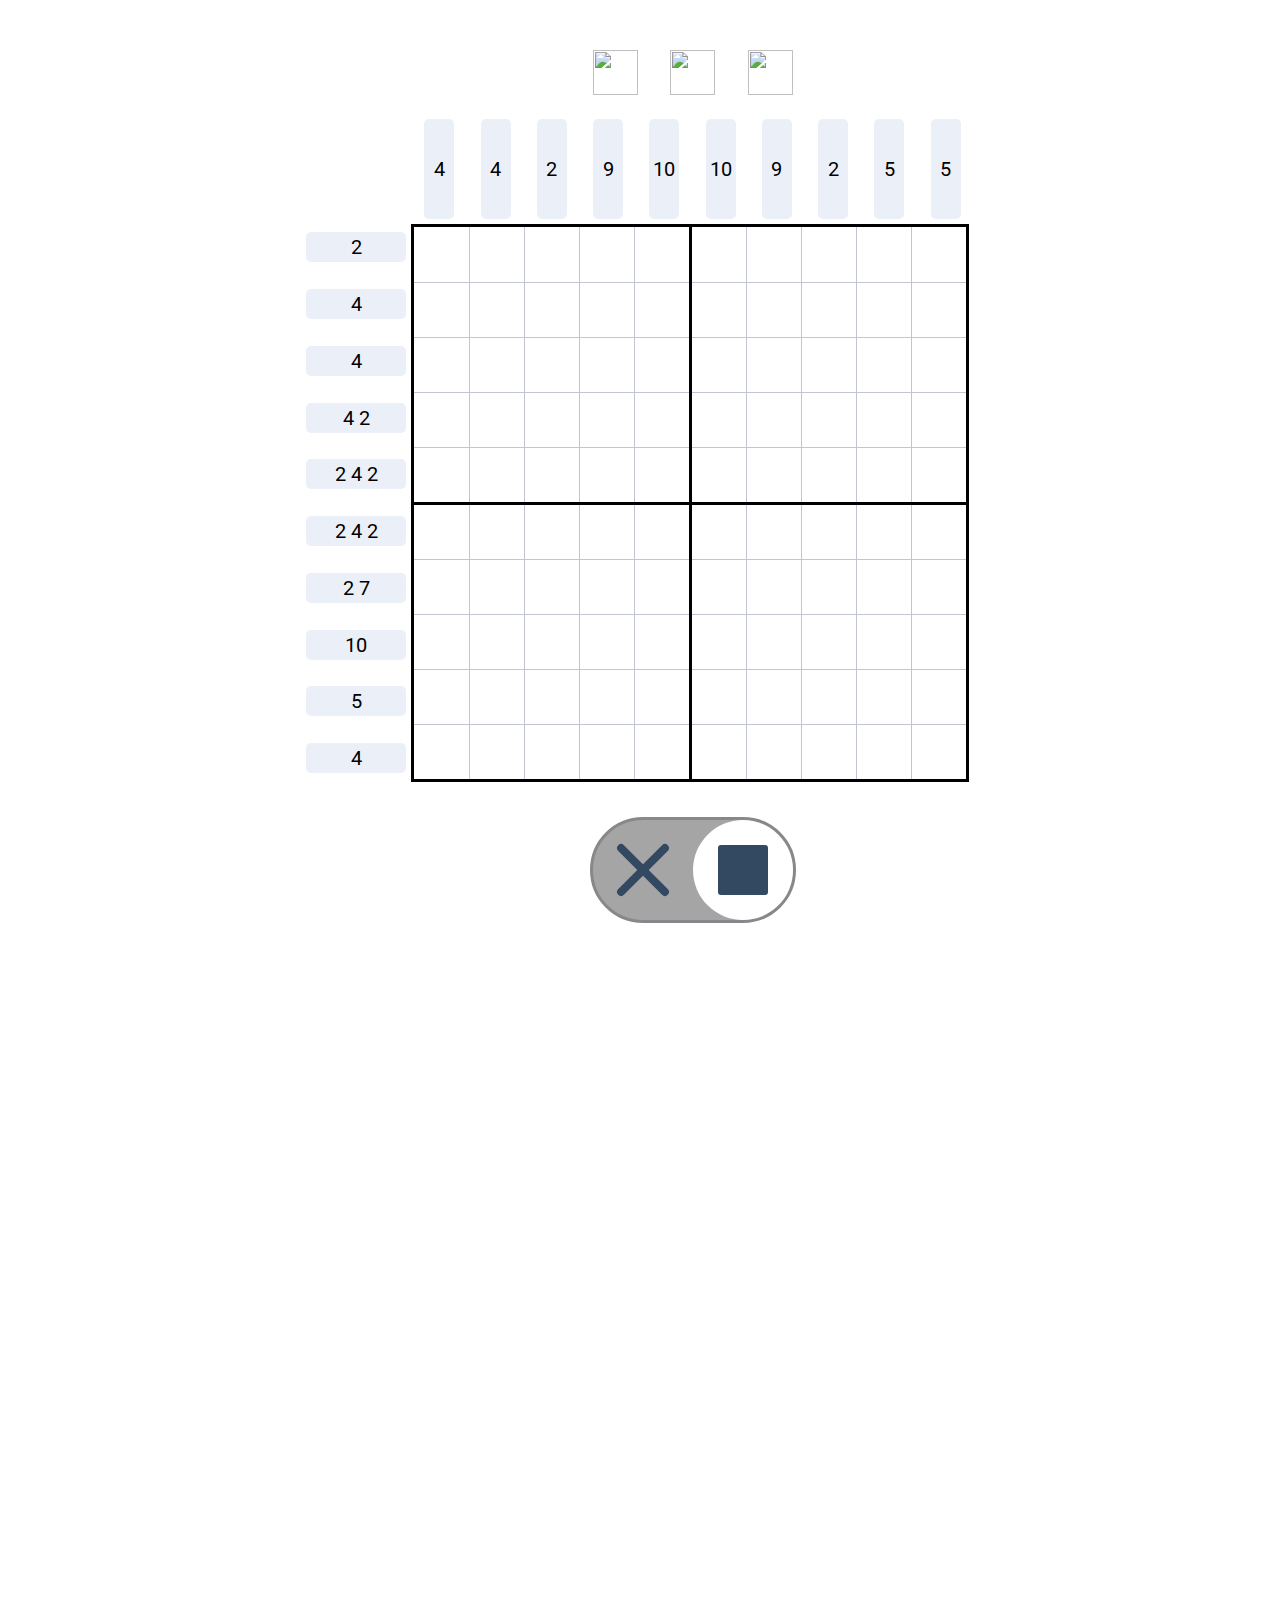
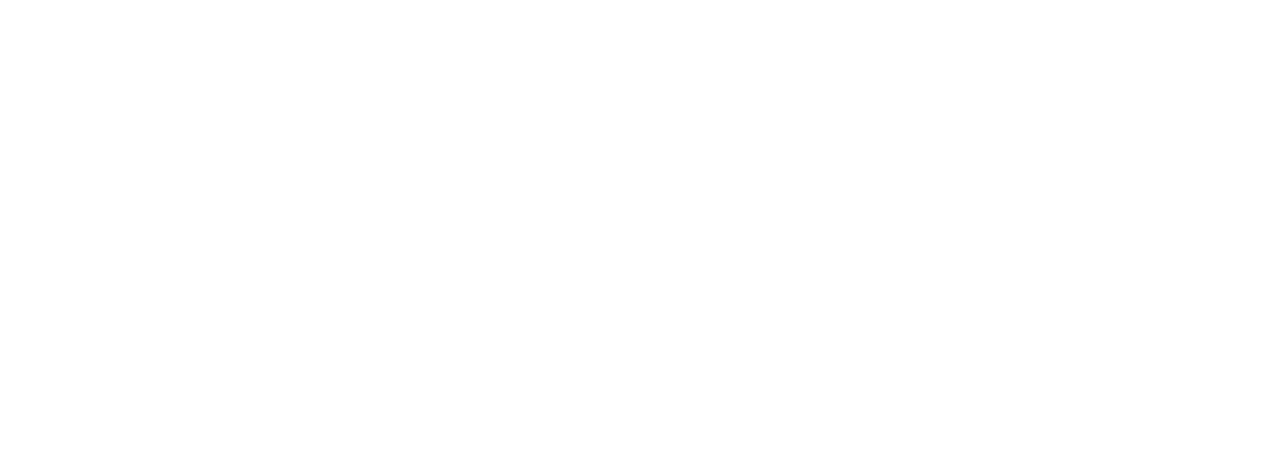
==== easy.html @ b5fe24e9 "improved lib one variable" ====
<!DOCTYPE html>
<html lang="en">

<head>
    <meta charset="UTF-8">
    <meta name="viewport" content="width=device-width, initial-scale=1.0">
    <meta http-equiv="X-UA-Compatible" content="ie=edge">
    <title>Nonogram</title>
    <link rel="stylesheet" href="./scss/style.css">
    <link href="https://fonts.googleapis.com/css?family=Roboto&display=swap" rel="stylesheet">
</head>

<body>
    
    <div class="container">
        
        <div class="box-wrap">
            <div class="attempts">
            </div>
            <div class="box-numbers__top">
                <div class="box-number">
                    <p><!-- numbers provided by JS --></p>
                </div>
                <div class="box-number">
                    <p><!-- numbers provided by JS --></p>
                </div>
                <div class="box-number">
                    <p><!-- numbers provided by JS --></p>
                </div>
                <div class="box-number">
                    <p><!-- numbers provided by JS --></p>
                </div>
                <div class="box-number">
                    <p><!-- numbers provided by JS --></p>
                </div>
                <div class="box-number">
                    <p><!-- numbers provided by JS --></p>
                </div>
                <div class="box-number">
                    <p><!-- numbers provided by JS --></p>
                </div>
                <div class="box-number">
                    <p><!-- numbers provided by JS --></p>
                </div>
                <div class="box-number">
                    <p><!-- numbers provided by JS --></p>
                </div>
                <div class="box-number">
                    <p><!-- numbers provided by JS --></p>
                </div>
            </div>

            <div class="box-2">
                
                <div class="box-numbers__left">
                    <div class="box-number">
                        <p><!-- numbers provided by JS --></p>
                    </div>
                    <div class="box-number">
                        <p><!-- numbers provided by JS --></p>
                    </div>
                    <div class="box-number">
                        <p><!-- numbers provided by JS --></p>
                    </div>
                    <div class="box-number">
                        <p><!-- numbers provided by JS --></p>
                    </div>
                    <div class="box-number">
                        <p><!-- numbers provided by JS --></p>
                    </div>
                    <div class="box-number">
                        <p><!-- numbers provided by JS --></p>
                    </div>
                    <div class="box-number">
                        <p><!-- numbers provided by JS --></p>
                    </div>
                    <div class="box-number">
                        <p><!-- numbers provided by JS --></p>
                    </div>
                    <div class="box-number">
                        <p><!-- numbers provided by JS --></p>
                    </div>
                    <div class="box-number">
                        <p><!-- numbers provided by JS --></p>
                    </div>
                </div>

                <div class="box">
                    <!-- box cells provided by JS -->
                </div>


            </div>
            <div class="switcher">
                <label class="switch">
                    <input type="checkbox">
                    <div class="cross-wrap">
                        <div class="stick"></div>
                        <div class="stick"></div>
                    </div>
                    <div class="block-wrap">
                        <div class="block"></div>
                    </div>
                </label>
            </div>
            <div class="game-over__modal">
                <div class="modal">
                    <div class="modal-text">
                        <h2>Out of Lives!</h2>
                    </div>
                    <div class="modal-heart">
    
                    </div>
                    <div class="modal-restart">
                        <button class="restart-button">Restart</button>
                    </div>
                </div>
            </div>
        </div>
    </div>
    <script type="module" src="./src/main-easy.js"></script>
</body>

</html>
---- scss/style.css ----
body {
  margin: 0;
  padding: 0;
  -webkit-box-sizing: border-box;
          box-sizing: border-box;
  font-family: 'Roboto';
  min-height: 2000px;
}

body .wrong-click {
  -webkit-animation: wrongClick 2.5s;
          animation: wrongClick 2.5s;
}

@-webkit-keyframes wrongClick {
  0% {
    background: transparent;
  }
  40% {
    background: #D55C4C;
  }
  90% {
    background: transparent;
  }
}

@keyframes wrongClick {
  0% {
    background: transparent;
  }
  40% {
    background: #D55C4C;
  }
  90% {
    background: transparent;
  }
}

body .box-cell__block {
  background: #334861;
}

body .refresher {
  width: 800px;
  height: 800px;
  background: transparent;
  z-index: 99;
  position: absolute;
  top: 100px;
  left: 600px;
}

body .container {
  margin-top: 50px;
  display: -webkit-box;
  display: -ms-flexbox;
  display: flex;
  -webkit-box-pack: center;
      -ms-flex-pack: center;
          justify-content: center;
  -webkit-box-align: center;
      -ms-flex-align: center;
          align-items: center;
  -webkit-box-orient: vertical;
  -webkit-box-direction: normal;
      -ms-flex-direction: column;
          flex-direction: column;
}

body .container .attempts {
  display: -webkit-box;
  display: -ms-flexbox;
  display: flex;
  -webkit-box-pack: justify;
      -ms-flex-pack: justify;
          justify-content: space-between;
  max-width: 200px;
  padding-left: 105px;
  margin: auto;
  margin-bottom: 20px;
}

body .container .heart img {
  width: 45px;
  height: 45px;
}

body .container .box {
  width: 552px;
  height: 552px;
  border: 3px solid black;
  display: -webkit-box;
  display: -ms-flexbox;
  display: flex;
  -ms-flex-wrap: wrap;
      flex-wrap: wrap;
  margin: 0.3rem;
}

body .container .box-2 {
  display: -webkit-box;
  display: -ms-flexbox;
  display: flex;
}

body .container .box-cell {
  width: 55px;
  height: 55px;
  border-right: 1px solid #C1C5D1;
  border-bottom: 1px solid #C1C5D1;
  margin-right: -1px;
  margin-bottom: -1px;
}

body .container .box-number {
  width: 100px;
  height: 30px;
  display: -webkit-box;
  display: -ms-flexbox;
  display: flex;
  -webkit-box-pack: center;
      -ms-flex-pack: center;
          justify-content: center;
  -webkit-box-align: center;
      -ms-flex-align: center;
          align-items: center;
  background: #EBEFF8;
  border-radius: 5px;
  font-size: 20px;
}

body .container .box-numbers__left {
  display: -webkit-box;
  display: -ms-flexbox;
  display: flex;
  -ms-flex-pack: distribute;
      justify-content: space-around;
  -webkit-box-align: center;
      -ms-flex-align: center;
          align-items: center;
  -webkit-box-orient: vertical;
  -webkit-box-direction: normal;
      -ms-flex-direction: column;
          flex-direction: column;
}

body .container .box-numbers__top {
  display: -webkit-box;
  display: -ms-flexbox;
  display: flex;
  -ms-flex-pack: distribute;
      justify-content: space-around;
  padding-left: 105px;
}

body .container .box-numbers__top .box-number {
  width: 30px;
  height: 100px;
}

body .container .box .cross-cell {
  width: inherit;
  height: inherit;
  display: -webkit-box;
  display: -ms-flexbox;
  display: flex;
  -webkit-box-pack: center;
      -ms-flex-pack: center;
          justify-content: center;
  -webkit-box-align: center;
      -ms-flex-align: center;
          align-items: center;
}

body .container .box .cross-cell .stick-cell {
  position: absolute;
  width: 50px;
  height: 5px;
  background: #334861;
  border-radius: 50px;
  -webkit-transform: rotate(-45deg);
          transform: rotate(-45deg);
}

body .container .box .cross-cell .stick-cell:first-child {
  -webkit-transform: rotate(45deg);
          transform: rotate(45deg);
}

body .container .switcher {
  display: -webkit-box;
  display: -ms-flexbox;
  display: flex;
  -webkit-box-pack: center;
      -ms-flex-pack: center;
          justify-content: center;
  -webkit-box-align: center;
      -ms-flex-align: center;
          align-items: center;
  padding-left: 105px;
}

body .container .switcher .switch {
  position: relative;
  display: -webkit-box;
  display: -ms-flexbox;
  display: flex;
  -webkit-box-pack: justify;
      -ms-flex-pack: justify;
          justify-content: space-between;
  -webkit-box-align: center;
      -ms-flex-align: center;
          align-items: center;
  width: 200px;
  height: 100px;
  margin-top: 30px;
  border-radius: 65px;
  border: 3px solid #87888B;
  background: #A5A5A5;
}

body .container .switcher .switch .cross-wrap,
body .container .switcher .switch .block-wrap {
  width: 100px;
  height: 100px;
  border-radius: 50%;
  display: -webkit-box;
  display: -ms-flexbox;
  display: flex;
  -webkit-box-pack: center;
      -ms-flex-pack: center;
          justify-content: center;
  -webkit-box-align: center;
      -ms-flex-align: center;
          align-items: center;
}

body .container .switcher .switch .cross-wrap .stick,
body .container .switcher .switch .block-wrap .stick {
  position: absolute;
  width: 70px;
  height: 8px;
  background: #334861;
  border-radius: 50px;
  -webkit-transform: rotate(-45deg);
          transform: rotate(-45deg);
}

body .container .switcher .switch .cross-wrap .stick:first-child,
body .container .switcher .switch .block-wrap .stick:first-child {
  -webkit-transform: rotate(45deg);
          transform: rotate(45deg);
}

body .container .switcher .switch .cross-wrap .block,
body .container .switcher .switch .block-wrap .block {
  width: 50px;
  height: 50px;
  background: #334861;
  border-radius: 3px;
}

body .container .switcher .switch .block-wrap {
  background: transparent;
}

body .container .switcher .switch input {
  display: none;
}

body .container .switcher .switch input:checked + .cross {
  background: #000;
}

body .container .game-over__modal {
  width: 100%;
  height: 1080px;
  background: rgba(153, 153, 153, 0.6);
  display: -webkit-box;
  display: -ms-flexbox;
  display: flex;
  -webkit-box-pack: center;
      -ms-flex-pack: center;
          justify-content: center;
  -webkit-box-align: center;
      -ms-flex-align: center;
          align-items: center;
  position: absolute;
  top: 50%;
  left: 50%;
  -webkit-transform: translate(-50%, -50%);
          transform: translate(-50%, -50%);
  z-index: 99;
  display: none;
  opacity: 0;
}

@-webkit-keyframes gameOver {
  0% {
    opacity: 0;
  }
  100% {
    opacity: 1;
  }
}

@keyframes gameOver {
  0% {
    opacity: 0;
  }
  100% {
    opacity: 1;
  }
}

body .container .game-over__modal .modal {
  width: 300px;
  height: 300px;
  background: #fff;
  border-radius: 8px;
  display: -webkit-box;
  display: -ms-flexbox;
  display: flex;
  -ms-flex-pack: distribute;
      justify-content: space-around;
  -webkit-box-align: center;
      -ms-flex-align: center;
          align-items: center;
  -webkit-box-orient: vertical;
  -webkit-box-direction: normal;
      -ms-flex-direction: column;
          flex-direction: column;
}

body .container .game-over__modal .modal-heart {
  background-color: red;
  display: inline-block;
  height: 30px;
  margin: 0 10px;
  position: relative;
  top: 0;
  -webkit-transform: rotate(-45deg);
          transform: rotate(-45deg);
  width: 30px;
}

body .container .game-over__modal .modal-heart:before, body .container .game-over__modal .modal-heart:after {
  content: "";
  background-color: red;
  border-radius: 50%;
  height: 30px;
  position: absolute;
  width: 30px;
}

body .container .game-over__modal .modal-heart:before {
  top: -15px;
  left: 0;
}

body .container .game-over__modal .modal-heart:after {
  left: 15px;
  top: 0;
}

body .container .game-over__modal .modal-restart button {
  border: none;
  outline: none;
  background: none;
  cursor: pointer;
  font-size: 20px;
  color: #057BF9;
}

body .container .game-over__animation {
  -webkit-animation: gameOver 1.4s;
          animation: gameOver 1.4s;
}
/*# sourceMappingURL=style.css.map */
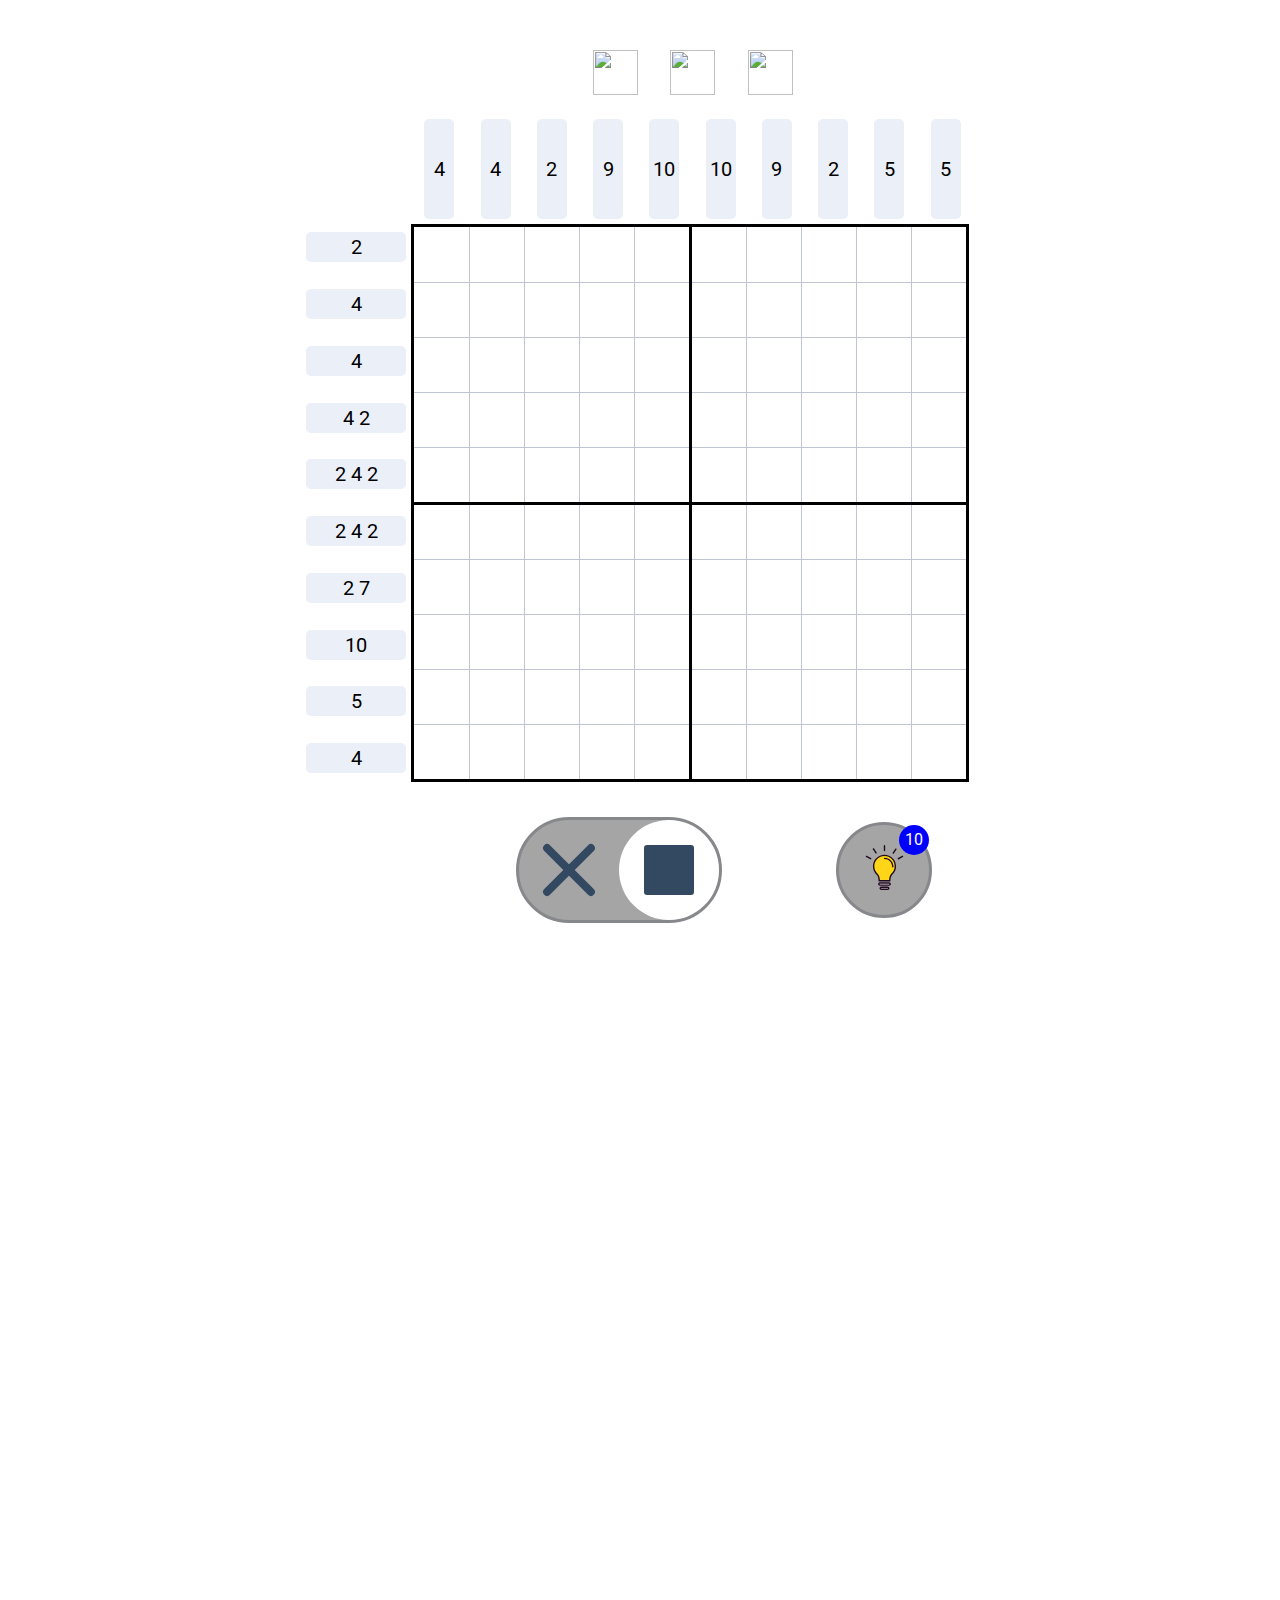
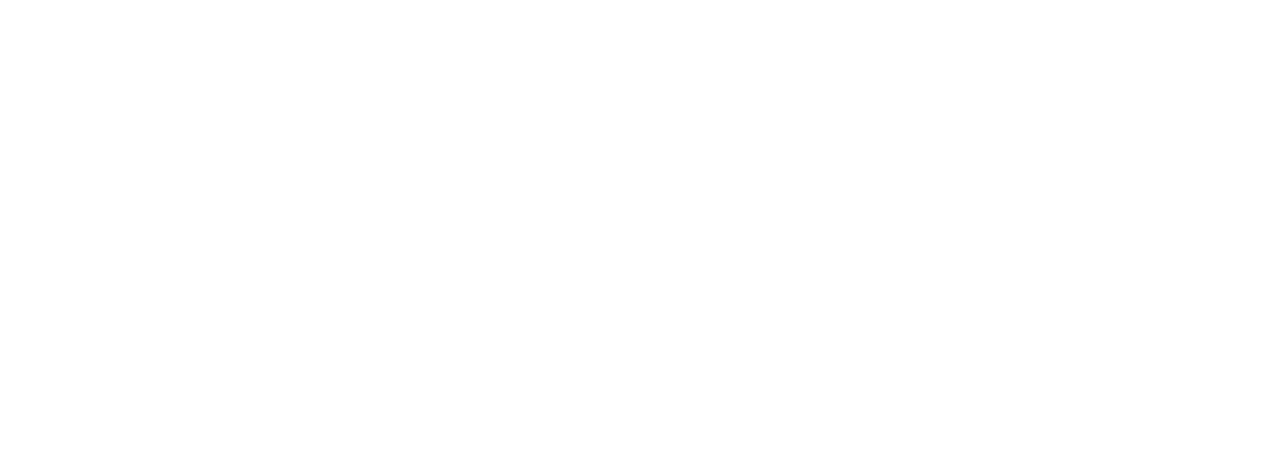
==== commit 244789b7: "hints, improved restart, box-numbers" ====
--- a/easy.html
+++ b/easy.html
@@ -88,20 +88,29 @@
                 <div class="box">
                     <!-- box cells provided by JS -->
                 </div>
+            </div>
 
-
-            </div>
-            <div class="switcher">
-                <label class="switch">
-                    <input type="checkbox">
-                    <div class="cross-wrap">
-                        <div class="stick"></div>
-                        <div class="stick"></div>
+            <div class="tools">
+                <div class="switcher">
+                    <label class="switch">
+                        <input type="checkbox">
+                        <div class="cross-wrap">
+                            <div class="stick"></div>
+                            <div class="stick"></div>
+                        </div>
+                        <div class="block-wrap">
+                            <div class="block"></div>
+                        </div>
+                    </label>
+                </div>
+                <div class="hint">
+                    <div class="bulb">
+                        <img src="./img/bulb.svg" alt="hint">
                     </div>
-                    <div class="block-wrap">
-                        <div class="block"></div>
+                    <div class="amount">
+                        <span >10</span>
                     </div>
-                </label>
+                </div>
             </div>
             <div class="game-over__modal">
                 <div class="modal">
--- a/scss/style.css
+++ b/scss/style.css
@@ -41,13 +41,15 @@
 }
 
 body .refresher {
-  width: 800px;
-  height: 800px;
+  width: 100%;
+  height: 2000px;
   background: transparent;
   z-index: 99;
   position: absolute;
-  top: 100px;
-  left: 600px;
+  top: 50%;
+  left: 50%;
+  -webkit-transform: translate(-50%, -50%);
+          transform: translate(-50%, -50%);
 }
 
 body .container {
@@ -187,7 +189,20 @@
           transform: rotate(45deg);
 }
 
-body .container .switcher {
+body .container .tools {
+  display: -webkit-box;
+  display: -ms-flexbox;
+  display: flex;
+  -webkit-box-pack: center;
+      -ms-flex-pack: center;
+          justify-content: center;
+  -webkit-box-align: center;
+      -ms-flex-align: center;
+          align-items: center;
+  margin-top: 30px;
+}
+
+body .container .tools .switcher {
   display: -webkit-box;
   display: -ms-flexbox;
   display: flex;
@@ -198,9 +213,11 @@
       -ms-flex-align: center;
           align-items: center;
   padding-left: 105px;
-}
-
-body .container .switcher .switch {
+  -ms-flex-preferred-size: 50%;
+      flex-basis: 50%;
+}
+
+body .container .tools .switcher .switch {
   position: relative;
   display: -webkit-box;
   display: -ms-flexbox;
@@ -213,14 +230,13 @@
           align-items: center;
   width: 200px;
   height: 100px;
-  margin-top: 30px;
   border-radius: 65px;
   border: 3px solid #87888B;
   background: #A5A5A5;
 }
 
-body .container .switcher .switch .cross-wrap,
-body .container .switcher .switch .block-wrap {
+body .container .tools .switcher .switch .cross-wrap,
+body .container .tools .switcher .switch .block-wrap {
   width: 100px;
   height: 100px;
   border-radius: 50%;
@@ -235,8 +251,8 @@
           align-items: center;
 }
 
-body .container .switcher .switch .cross-wrap .stick,
-body .container .switcher .switch .block-wrap .stick {
+body .container .tools .switcher .switch .cross-wrap .stick,
+body .container .tools .switcher .switch .block-wrap .stick {
   position: absolute;
   width: 70px;
   height: 8px;
@@ -246,30 +262,86 @@
           transform: rotate(-45deg);
 }
 
-body .container .switcher .switch .cross-wrap .stick:first-child,
-body .container .switcher .switch .block-wrap .stick:first-child {
+body .container .tools .switcher .switch .cross-wrap .stick:first-child,
+body .container .tools .switcher .switch .block-wrap .stick:first-child {
   -webkit-transform: rotate(45deg);
           transform: rotate(45deg);
 }
 
-body .container .switcher .switch .cross-wrap .block,
-body .container .switcher .switch .block-wrap .block {
+body .container .tools .switcher .switch .cross-wrap .block,
+body .container .tools .switcher .switch .block-wrap .block {
   width: 50px;
   height: 50px;
   background: #334861;
   border-radius: 3px;
 }
 
-body .container .switcher .switch .block-wrap {
+body .container .tools .switcher .switch .block-wrap {
   background: transparent;
 }
 
-body .container .switcher .switch input {
+body .container .tools .switcher .switch .bg-white {
+  background: #fff;
+}
+
+body .container .tools .switcher .switch input {
   display: none;
 }
 
-body .container .switcher .switch input:checked + .cross {
+body .container .tools .switcher .switch input:checked + .cross {
   background: #000;
+}
+
+body .container .tools .hint {
+  width: 90px;
+  height: 90px;
+  background: #A5A5A5;
+  border: 3px solid #87888B;
+  border-radius: 65px;
+  display: -webkit-box;
+  display: -ms-flexbox;
+  display: flex;
+  -webkit-box-pack: center;
+      -ms-flex-pack: center;
+          justify-content: center;
+  -webkit-box-align: center;
+      -ms-flex-align: center;
+          align-items: center;
+  margin-left: 50px;
+  position: relative;
+  cursor: pointer;
+}
+
+body .container .tools .hint .bulb img {
+  width: 45px;
+  height: 45px;
+}
+
+body .container .tools .hint .amount {
+  position: absolute;
+  top: 0;
+  right: 0;
+  width: 30px;
+  height: 30px;
+  background: blue;
+  border-radius: 50%;
+  display: -webkit-box;
+  display: -ms-flexbox;
+  display: flex;
+  -webkit-box-pack: center;
+      -ms-flex-pack: center;
+          justify-content: center;
+  -webkit-box-align: center;
+      -ms-flex-align: center;
+          align-items: center;
+}
+
+body .container .tools .hint .amount span {
+  color: #fff;
+}
+
+body .container .tools .bg-white {
+  background: #fff;
 }
 
 body .container .game-over__modal {
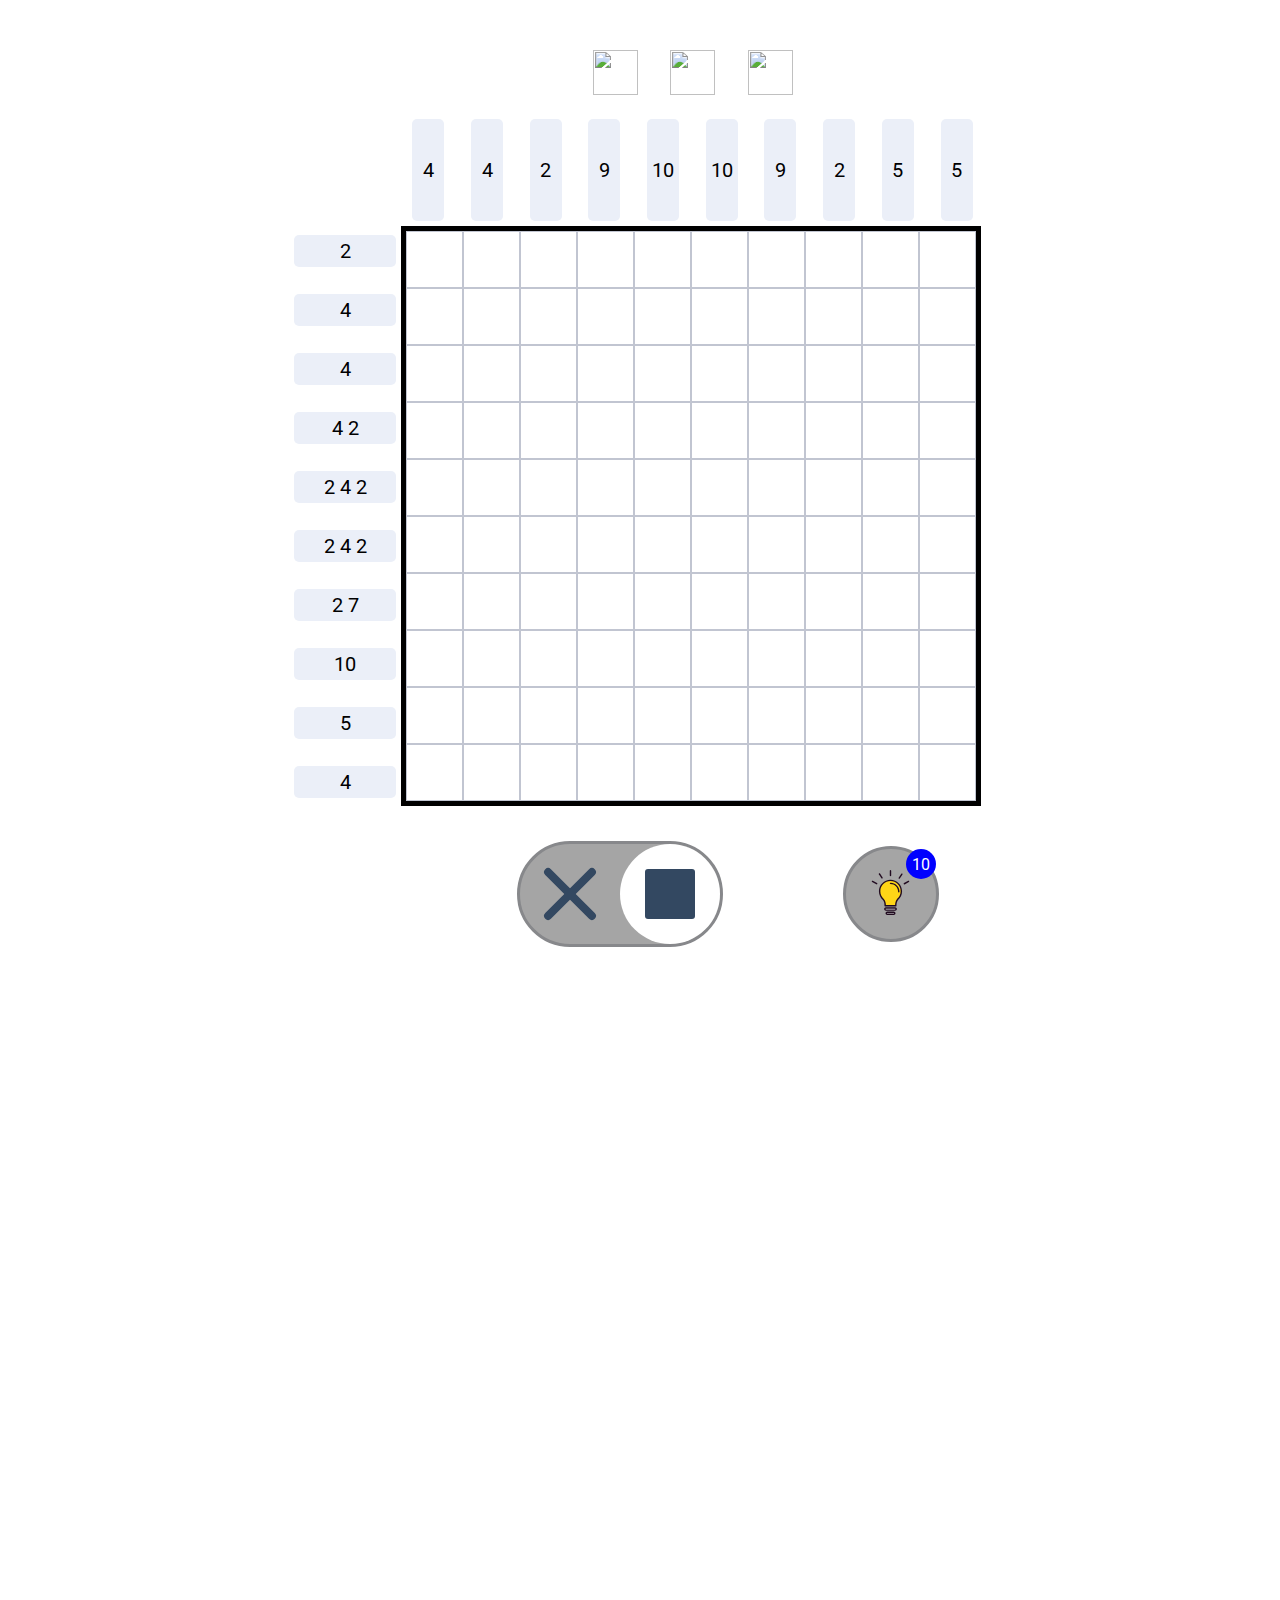
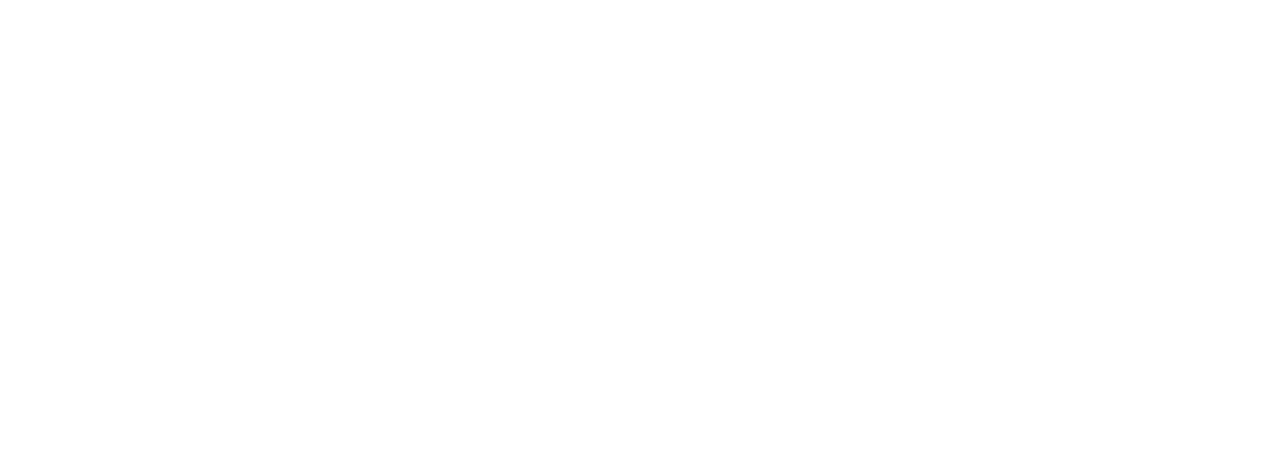
==== commit 056b1bfe: "optimized main functions, full-line anim, borders" ====
--- a/easy.html
+++ b/easy.html
@@ -15,74 +15,15 @@
     <div class="container">
         
         <div class="box-wrap">
-            <div class="attempts">
-            </div>
+            <div class="attempts"></div>
             <div class="box-numbers__top">
-                <div class="box-number">
-                    <p><!-- numbers provided by JS --></p>
-                </div>
-                <div class="box-number">
-                    <p><!-- numbers provided by JS --></p>
-                </div>
-                <div class="box-number">
-                    <p><!-- numbers provided by JS --></p>
-                </div>
-                <div class="box-number">
-                    <p><!-- numbers provided by JS --></p>
-                </div>
-                <div class="box-number">
-                    <p><!-- numbers provided by JS --></p>
-                </div>
-                <div class="box-number">
-                    <p><!-- numbers provided by JS --></p>
-                </div>
-                <div class="box-number">
-                    <p><!-- numbers provided by JS --></p>
-                </div>
-                <div class="box-number">
-                    <p><!-- numbers provided by JS --></p>
-                </div>
-                <div class="box-number">
-                    <p><!-- numbers provided by JS --></p>
-                </div>
-                <div class="box-number">
-                    <p><!-- numbers provided by JS --></p>
-                </div>
+                <!-- numbers provided by JS -->
             </div>
 
             <div class="box-2">
                 
                 <div class="box-numbers__left">
-                    <div class="box-number">
-                        <p><!-- numbers provided by JS --></p>
-                    </div>
-                    <div class="box-number">
-                        <p><!-- numbers provided by JS --></p>
-                    </div>
-                    <div class="box-number">
-                        <p><!-- numbers provided by JS --></p>
-                    </div>
-                    <div class="box-number">
-                        <p><!-- numbers provided by JS --></p>
-                    </div>
-                    <div class="box-number">
-                        <p><!-- numbers provided by JS --></p>
-                    </div>
-                    <div class="box-number">
-                        <p><!-- numbers provided by JS --></p>
-                    </div>
-                    <div class="box-number">
-                        <p><!-- numbers provided by JS --></p>
-                    </div>
-                    <div class="box-number">
-                        <p><!-- numbers provided by JS --></p>
-                    </div>
-                    <div class="box-number">
-                        <p><!-- numbers provided by JS --></p>
-                    </div>
-                    <div class="box-number">
-                        <p><!-- numbers provided by JS --></p>
-                    </div>
+                    <!-- numbers provided by JS -->
                 </div>
 
                 <div class="box">
--- a/scss/style.css
+++ b/scss/style.css
@@ -37,6 +37,8 @@
 }
 
 body .box-cell__block {
+  width: 55px;
+  height: 55px;
   background: #334861;
 }
 
@@ -88,15 +90,16 @@
 }
 
 body .container .box {
-  width: 552px;
-  height: 552px;
-  border: 3px solid black;
+  width: 570px;
+  height: 570px;
+  border: 5px solid black;
   display: -webkit-box;
   display: -ms-flexbox;
   display: flex;
   -ms-flex-wrap: wrap;
       flex-wrap: wrap;
-  margin: 0.3rem;
+  margin: 5px;
+  z-index: 99;
 }
 
 body .container .box-2 {
@@ -108,10 +111,36 @@
 body .container .box-cell {
   width: 55px;
   height: 55px;
-  border-right: 1px solid #C1C5D1;
-  border-bottom: 1px solid #C1C5D1;
-  margin-right: -1px;
-  margin-bottom: -1px;
+  display: -webkit-box;
+  display: -ms-flexbox;
+  display: flex;
+  -webkit-box-pack: center;
+      -ms-flex-pack: center;
+          justify-content: center;
+  -webkit-box-align: center;
+      -ms-flex-align: center;
+          align-items: center;
+  border: 1px solid #C1C5D1;
+}
+
+body .container .box-cell.border {
+  border-color: #202E43;
+}
+
+body .container .box-cell.border-right {
+  border-right-color: #202E43;
+}
+
+body .container .box-cell.border-left {
+  border-left-color: #202E43;
+}
+
+body .container .box-cell.border-top {
+  border-top-color: #202E43;
+}
+
+body .container .box-cell.border-bottom {
+  border-bottom-color: #202E43;
 }
 
 body .container .box-number {
@@ -129,6 +158,7 @@
   background: #EBEFF8;
   border-radius: 5px;
   font-size: 20px;
+  border: 1px solid transparent;
 }
 
 body .container .box-numbers__left {
@@ -158,6 +188,12 @@
 body .container .box-numbers__top .box-number {
   width: 30px;
   height: 100px;
+}
+
+body .container .box-number.full-line {
+  color: #c3c3c3;
+  background: #fff;
+  border-color: #EBEFF8;
 }
 
 body .container .box .cross-cell {
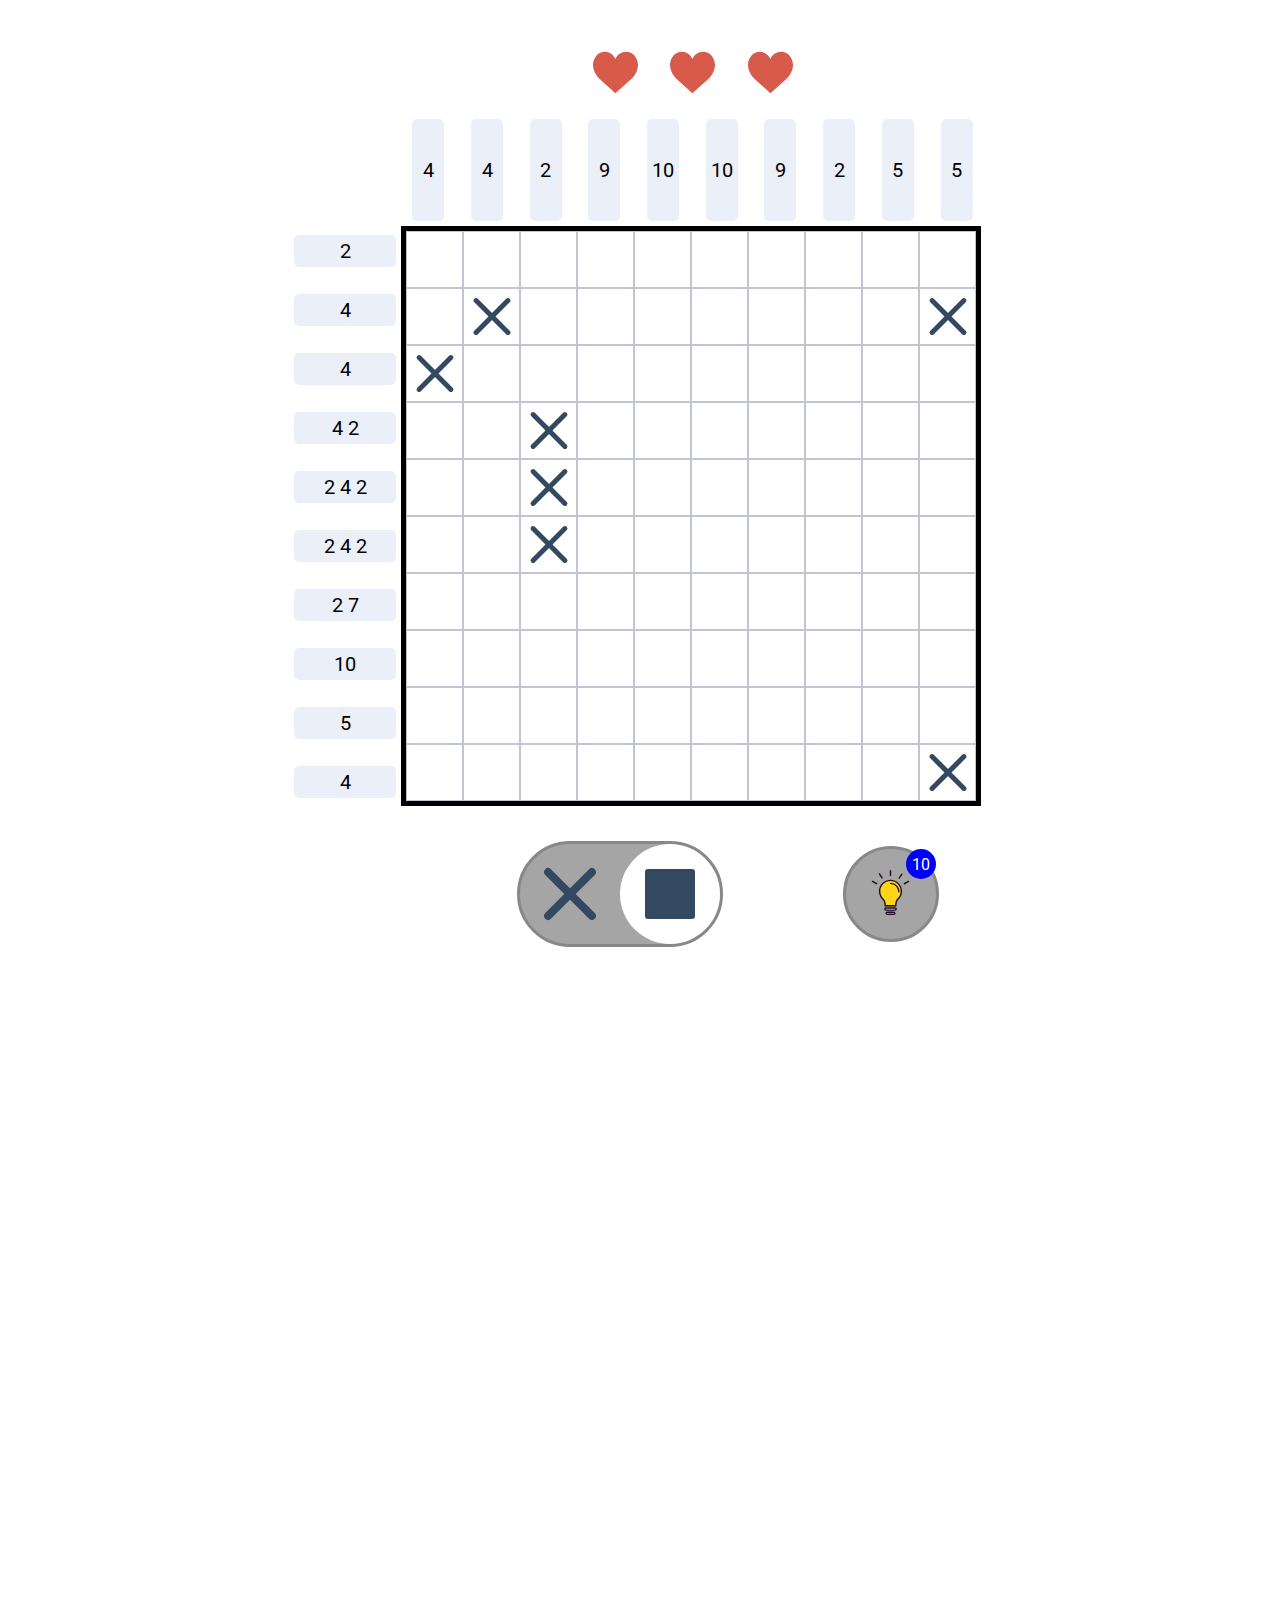
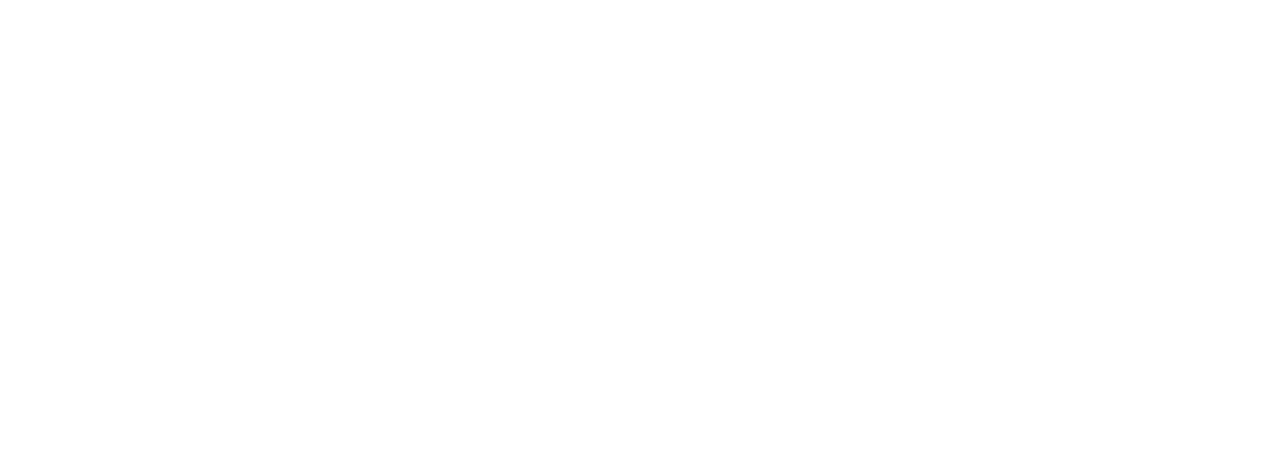
==== commit 4fcf6354: "beta" ====
--- a/easy.html
+++ b/easy.html
@@ -7,6 +7,7 @@
     <meta http-equiv="X-UA-Compatible" content="ie=edge">
     <title>Nonogram</title>
     <link rel="stylesheet" href="./scss/style.css">
+    <link rel="shortcut icon" href="./img/favicon.ico">
     <link href="https://fonts.googleapis.com/css?family=Roboto&display=swap" rel="stylesheet">
 </head>
 
@@ -49,7 +50,7 @@
                         <img src="./img/bulb.svg" alt="hint">
                     </div>
                     <div class="amount">
-                        <span >10</span>
+                        <span>10</span>
                     </div>
                 </div>
             </div>
@@ -58,9 +59,7 @@
                     <div class="modal-text">
                         <h2>Out of Lives!</h2>
                     </div>
-                    <div class="modal-heart">
-    
-                    </div>
+                    <div class="modal-heart"></div>
                     <div class="modal-restart">
                         <button class="restart-button">Restart</button>
                     </div>
--- a/scss/style.css
+++ b/scss/style.css
@@ -40,6 +40,29 @@
   width: 55px;
   height: 55px;
   background: #334861;
+}
+
+body .box-cell__block.box-animation {
+  -webkit-animation: boxAnimation 0.5s;
+          animation: boxAnimation 0.5s;
+}
+
+@-webkit-keyframes boxAnimation {
+  0% {
+    background: #334861;
+  }
+  50% {
+    background: #3163AE;
+  }
+}
+
+@keyframes boxAnimation {
+  0% {
+    background: #334861;
+  }
+  50% {
+    background: #3163AE;
+  }
 }
 
 body .refresher {
@@ -121,6 +144,8 @@
       -ms-flex-align: center;
           align-items: center;
   border: 1px solid #C1C5D1;
+  position: relative;
+  cursor: pointer;
 }
 
 body .container .box-cell.border {
@@ -194,6 +219,8 @@
   color: #c3c3c3;
   background: #fff;
   border-color: #EBEFF8;
+  -webkit-transition: 1s ease-in-out;
+  transition: 1s ease-in-out;
 }
 
 body .container .box .cross-cell {
@@ -223,6 +250,11 @@
 body .container .box .cross-cell .stick-cell:first-child {
   -webkit-transform: rotate(45deg);
           transform: rotate(45deg);
+}
+
+body .container .switch,
+body .container .hint {
+  cursor: pointer;
 }
 
 body .container .tools {
@@ -422,8 +454,8 @@
 }
 
 body .container .game-over__modal .modal {
-  width: 300px;
-  height: 300px;
+  width: 700px;
+  height: 700px;
   background: #fff;
   border-radius: 8px;
   display: -webkit-box;
@@ -483,5 +515,9 @@
 body .container .game-over__animation {
   -webkit-animation: gameOver 1.4s;
           animation: gameOver 1.4s;
+  display: -webkit-box;
+  display: -ms-flexbox;
+  display: flex;
+  opacity: 1;
 }
 /*# sourceMappingURL=style.css.map */